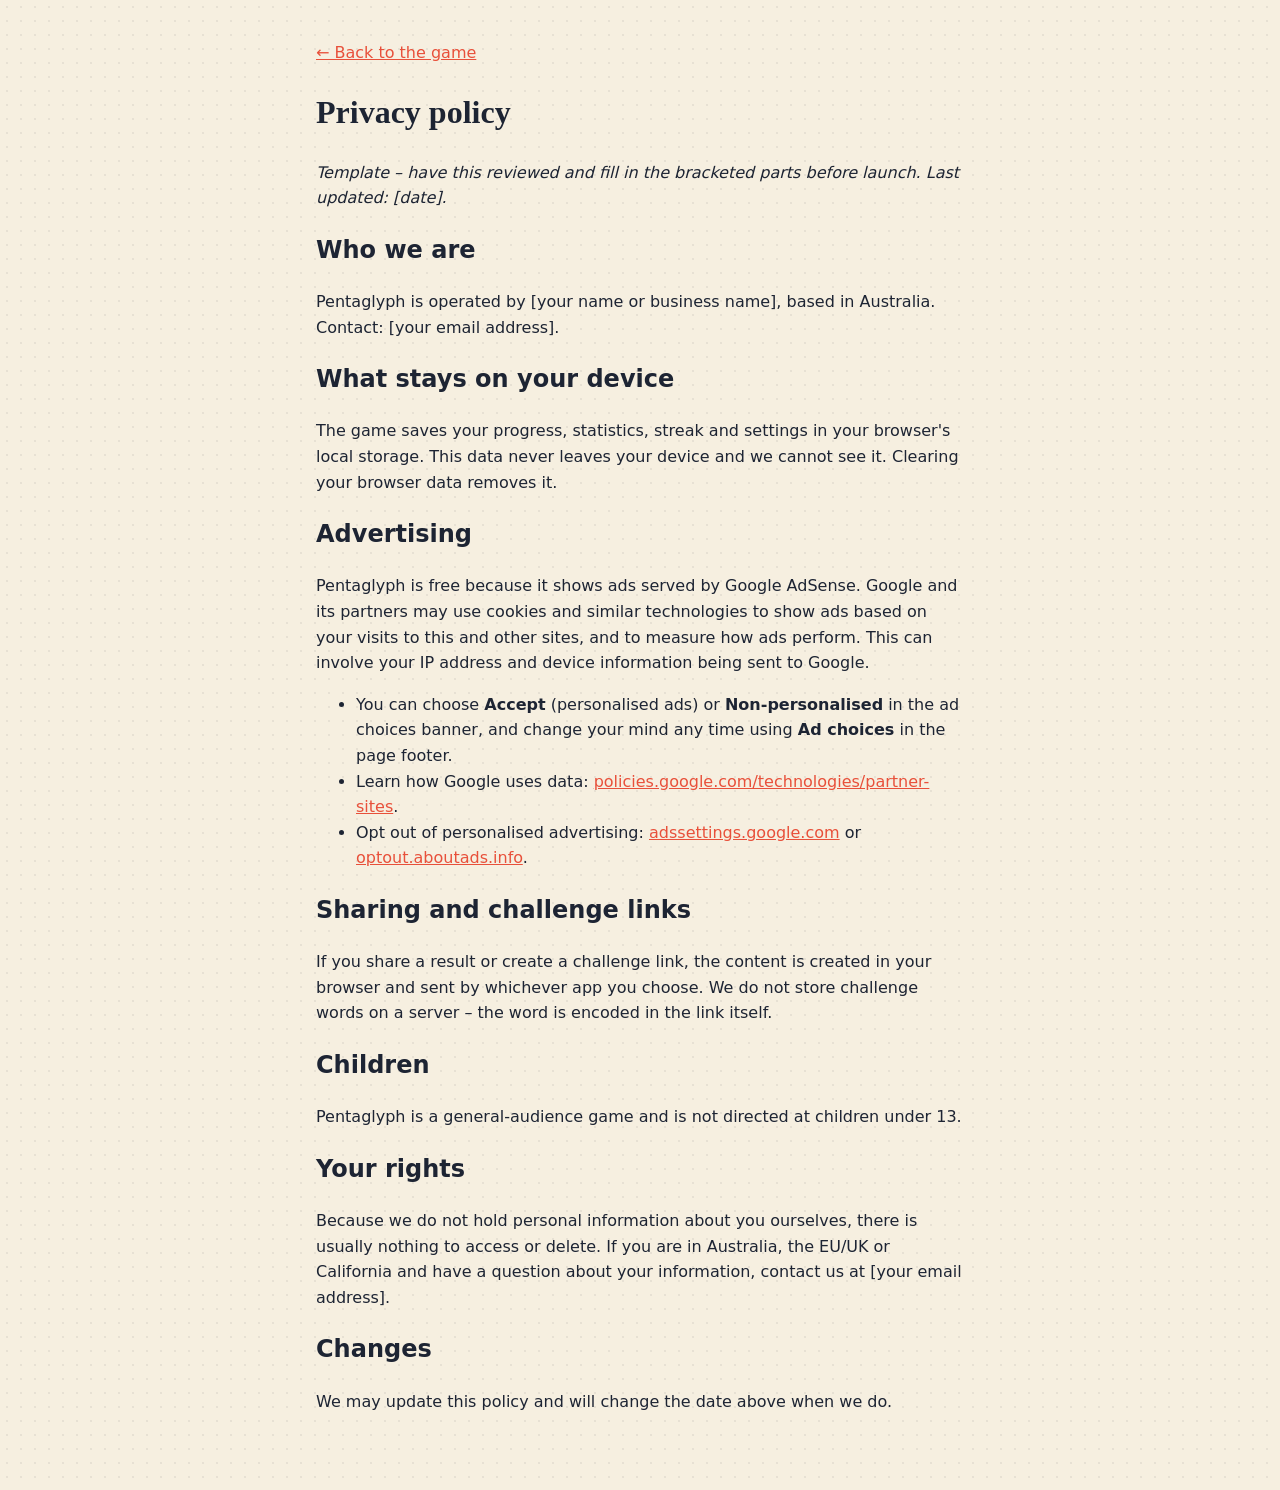
==== public/privacy.html @ b811a53d "Pentaglyph: daily five-letter word game Co-Authored-By: Claude Sonnet 5.5 <noreply@anthropic.com>" ====
<!doctype html>
<html lang="en">
<head>
<meta charset="utf-8">
<meta name="viewport" content="width=device-width, initial-scale=1">
<title>Privacy policy – Pentaglyph</title>
<link rel="stylesheet" href="style.css">
</head>
<body>
<main class="doc">
  <p><a href="./">← Back to the game</a></p>
  <h1>Privacy policy</h1>
  <p><em>Template – have this reviewed and fill in the bracketed parts before launch. Last updated: [date].</em></p>

  <h2>Who we are</h2>
  <p>Pentaglyph is operated by [your name or business name], based in Australia. Contact: [your email address].</p>

  <h2>What stays on your device</h2>
  <p>The game saves your progress, statistics, streak and settings in your browser's local storage. This data never leaves your device and we cannot see it. Clearing your browser data removes it.</p>

  <h2>Advertising</h2>
  <p>Pentaglyph is free because it shows ads served by Google AdSense. Google and its partners may use cookies and similar technologies to show ads based on your visits to this and other sites, and to measure how ads perform. This can involve your IP address and device information being sent to Google.</p>
  <ul>
    <li>You can choose <strong>Accept</strong> (personalised ads) or <strong>Non-personalised</strong> in the ad choices banner, and change your mind any time using <strong>Ad choices</strong> in the page footer.</li>
    <li>Learn how Google uses data: <a href="https://policies.google.com/technologies/partner-sites">policies.google.com/technologies/partner-sites</a>.</li>
    <li>Opt out of personalised advertising: <a href="https://adssettings.google.com">adssettings.google.com</a> or <a href="https://optout.aboutads.info">optout.aboutads.info</a>.</li>
  </ul>

  <h2>Sharing and challenge links</h2>
  <p>If you share a result or create a challenge link, the content is created in your browser and sent by whichever app you choose. We do not store challenge words on a server – the word is encoded in the link itself.</p>

  <h2>Children</h2>
  <p>Pentaglyph is a general-audience game and is not directed at children under 13.</p>

  <h2>Your rights</h2>
  <p>Because we do not hold personal information about you ourselves, there is usually nothing to access or delete. If you are in Australia, the EU/UK or California and have a question about your information, contact us at [your email address].</p>

  <h2>Changes</h2>
  <p>We may update this policy and will change the date above when we do.</p>
</main>
</body>
</html>
---- public/style.css ----
/* Pentaglyph – print-shop / risograph look */
:root {
  --paper: #f6efe0;
  --paper-2: #fffaf0;
  --ink: #1d2433;
  --muted: #5d6372;
  --correct: #12806f;
  --present: #f5a800;
  --absent: #6b7280;
  --on-correct: #fff;
  --on-present: #1d2433;
  --on-absent: #fff;
  --accent: #e8503a;
  --dot: rgba(29, 36, 51, .07);
  --font-head: "Rockwell", "Roboto Slab", "Zilla Slab", Georgia, "Times New Roman", serif;
  --font-body: system-ui, -apple-system, "Segoe UI", Roboto, "Helvetica Neue", Arial, sans-serif;
}
@media (prefers-color-scheme: dark) {
  :root:not([data-theme="light"]) { --paper: #161a26; --paper-2: #222839; --ink: #f3ecdc; --muted: #a2a8b8; --absent: #3d4558; --dot: rgba(243, 236, 220, .06); --correct: #1aa08c; }
}
:root[data-theme="dark"] { --paper: #161a26; --paper-2: #222839; --ink: #f3ecdc; --muted: #a2a8b8; --absent: #3d4558; --dot: rgba(243, 236, 220, .06); --correct: #1aa08c; }

* { box-sizing: border-box; }
html { -webkit-text-size-adjust: 100%; }
body {
  margin: 0; min-height: 100dvh;
  background-color: var(--paper);
  background-image: radial-gradient(var(--dot) 1.2px, transparent 1.4px);
  background-size: 14px 14px;
  color: var(--ink); font-family: var(--font-body);
  -webkit-tap-highlight-color: transparent;
}
button { font: inherit; color: inherit; cursor: pointer; touch-action: manipulation; }
.sr-only { position: absolute; width: 1px; height: 1px; overflow: hidden; clip: rect(0 0 0 0); white-space: nowrap; }

.page { display: flex; justify-content: center; gap: 16px; min-height: 100dvh; }
.app { width: 100%; max-width: 500px; display: flex; flex-direction: column; padding: 0 12px env(safe-area-inset-bottom); }

/* ---------- header ---------- */
.top { display: grid; grid-template-columns: 1fr auto 1fr; align-items: center; padding: 10px 0 6px; border-bottom: 3px solid var(--ink); }
.top-right { display: flex; justify-content: flex-end; gap: 2px; }
.brand { text-align: center; }
.logo { margin: 0; font-family: var(--font-head); font-weight: 900; font-size: clamp(1.5rem, 6vw, 2rem); letter-spacing: -.02em; line-height: 1; }
.logo span { color: var(--accent); }
.mode { margin: 3px 0 0; font-size: .7rem; letter-spacing: .14em; text-transform: uppercase; color: var(--muted); font-weight: 700; }
.icon-btn { background: none; border: 0; padding: 6px; border-radius: 8px; width: 40px; height: 40px; }
.icon-btn svg { width: 100%; height: 100%; fill: none; stroke: var(--ink); stroke-width: 2.2; stroke-linecap: round; stroke-linejoin: round; }
.icon-btn:hover, .icon-btn:focus-visible { background: var(--dot); }
:focus-visible { outline: 3px solid var(--accent); outline-offset: 2px; }

/* ---------- game ---------- */
.game { flex: 1 0 auto; display: flex; flex-direction: column; align-items: center; justify-content: space-between; gap: 14px; padding: 14px 0 10px; min-height: calc(100dvh - 130px); }
.board {
  display: grid; grid-template-rows: repeat(6, 1fr); gap: 6px;
  width: min(340px, 100%, calc((100dvh - 330px) * 5 / 6));
  min-width: 200px; aspect-ratio: 5 / 6;
}
.row { display: grid; grid-template-columns: repeat(5, 1fr); gap: 6px; }
.row.shake { animation: shake .5s; }
.tile, .t {
  display: grid; place-items: center; aspect-ratio: 1; min-width: 0;
  border: 2.5px solid var(--ink); border-radius: 6px; background: var(--paper-2);
  font: 900 clamp(1.4rem, 7vw, 2.1rem)/1 var(--font-head); text-transform: uppercase;
  box-shadow: 2px 3px 0 var(--ink); position: relative; user-select: none;
}
.tile[data-letter]:not([data-letter=""]) { animation: pop .12s; }
.tile[data-state], .t.correct, .t.present, .t.absent { border-color: var(--ink); }
[data-state="correct"], .t.correct { background: var(--correct); color: var(--on-correct); }
[data-state="present"], .t.present { background: var(--present); color: var(--on-present); }
[data-state="absent"], .t.absent { background: var(--absent); color: var(--on-absent); }
.tile.flip { animation: flip .55s ease-in-out both; }
.tile.bounce { animation: bounce .6s ease both; }

/* colour-blind marks */
.marks [data-state="correct"]::after, .marks .t.correct::after { content: ""; position: absolute; top: 3px; right: 3px; width: 9px; height: 9px; background: currentColor; }
.marks [data-state="present"]::after, .marks .t.present::after { content: ""; position: absolute; top: 3px; right: 3px; width: 9px; height: 9px; border-radius: 50%; border: 2.5px solid currentColor; }
.marks [data-state="absent"]::before, .marks .t.absent::before { content: ""; position: absolute; inset: 0; background: repeating-linear-gradient(135deg, transparent 0 6px, rgba(255,255,255,.14) 6px 8px); border-radius: 4px; }

/* ---------- keyboard ---------- */
.keyboard { width: 100%; display: grid; gap: 6px; }
.krow { display: flex; justify-content: center; gap: 5px; }
.key {
  flex: 1 1 0; min-width: 0; height: clamp(46px, 7.4dvh, 58px);
  border: 2.5px solid var(--ink); border-radius: 8px; background: var(--paper-2);
  font: 800 clamp(.85rem, 3.6vw, 1.1rem)/1 var(--font-body); text-transform: uppercase;
  box-shadow: 0 3px 0 var(--ink); padding: 0; position: relative; top: 0;
}
.key:active { top: 3px; box-shadow: 0 0 0 var(--ink); }
.key.wide { flex: 1.6 1 0; font-size: .72rem; letter-spacing: .02em; }
.key.spacer { flex: .5 1 0; visibility: hidden; box-shadow: none; border: 0; }
.key[data-state="correct"] { background: var(--correct); color: var(--on-correct); }
.key[data-state="present"] { background: var(--present); color: var(--on-present); }
.key[data-state="absent"] { background: var(--absent); color: var(--on-absent); opacity: .85; }
.marks .key[data-state="correct"]::after { content: ""; position: absolute; top: 3px; right: 3px; width: 6px; height: 6px; background: currentColor; }
.marks .key[data-state="present"]::after { content: ""; position: absolute; top: 3px; right: 3px; width: 6px; height: 6px; border-radius: 50%; border: 2px solid currentColor; }

/* ---------- footer ---------- */
.foot { display: flex; justify-content: center; gap: 10px; padding: 14px 0 18px; font-size: .8rem; color: var(--muted); }
.foot a, .link { color: var(--ink); text-decoration: underline; text-underline-offset: 3px; background: none; border: 0; padding: 0; font-size: inherit; }

/* ---------- ads (hidden until enabled in config.js) ---------- */
.ad-slot { display: none; position: relative; overflow: hidden; background: color-mix(in srgb, var(--ink) 4%, transparent); border: 1px dashed color-mix(in srgb, var(--ink) 18%, transparent); border-radius: 6px; text-align: center; }
.ad-label { position: absolute; top: 2px; left: 6px; font-size: .6rem; letter-spacing: .1em; text-transform: uppercase; color: var(--muted); }
.ads-on .ad-top, .ads-on .ad-bottom, .ads-on .ad-result { display: block; }
.ad-top { min-height: 60px; max-height: 100px; margin-top: 10px; }
.ad-bottom { min-height: 100px; margin: 24px 0 0; }
.ad-result { min-height: 100px; margin-top: 26px; }
.ad-slot ins { display: block; width: 100%; }
.ad-slot[data-filled="0"] { display: none !important; }
.side { display: none; width: 160px; padding-top: 80px; }
@media (min-width: 1100px) { .ads-on .side { display: block; } .side .ad-slot { display: block; min-height: 600px; position: sticky; top: 20px; } }
@media (max-height: 780px) { .ad-top { display: none !important; } }
@media (min-height: 781px) { .ads-on .game { min-height: calc(100dvh - 215px); } .ads-on .board { width: min(340px, 100%, calc((100dvh - 420px) * 5 / 6)); } }

/* ---------- dialogs ---------- */
dialog {
  width: min(460px, calc(100vw - 24px)); max-height: calc(100dvh - 24px); overflow: auto;
  border: 3px solid var(--ink); border-radius: 12px; background: var(--paper); color: var(--ink);
  box-shadow: 6px 7px 0 var(--ink); padding: 22px 22px 22px; font-size: .95rem; line-height: 1.45;
}
dialog:focus { outline: none; }
dialog::backdrop { background: rgba(10, 12, 20, .55); }
dialog h2 { margin: 0 0 10px; font: 900 1.5rem/1.1 var(--font-head); }
dialog h3 { margin: 18px 0 8px; font-size: .75rem; letter-spacing: .12em; text-transform: uppercase; }
.close { position: absolute; top: 8px; right: 10px; width: 36px; height: 36px; font-size: 1.8rem; line-height: 1; background: none; border: 0; }
.small { font-size: .82rem; color: var(--muted); }
.center { text-align: center; }
.ex { display: grid; gap: 4px; margin: 14px 0; }
.ex p { margin: 2px 0 10px; font-size: .9rem; }
.ex .row { max-width: 230px; gap: 4px; }
.ex .t { font-size: 1.15rem; box-shadow: 1px 2px 0 var(--ink); border-width: 2px; }
.result-sub { margin: -4px 0 8px; font-weight: 700; }

.stats-grid { display: grid; grid-template-columns: repeat(4, 1fr); gap: 8px; text-align: center; margin: 12px 0; }
.stats-grid b { display: block; font: 900 1.9rem/1 var(--font-head); }
.stats-grid span { font-size: .68rem; letter-spacing: .08em; text-transform: uppercase; color: var(--muted); }
.dist { display: grid; gap: 4px; }
.dist div { display: flex; align-items: center; gap: 8px; font-size: .8rem; font-weight: 700; }
.dist i { display: block; min-width: 22px; padding: 2px 6px; text-align: right; font-style: normal; background: var(--absent); color: #fff; border: 2px solid var(--ink); border-radius: 4px; }
.dist .hl { background: var(--correct); }

.actions { display: flex; flex-wrap: wrap; gap: 8px; margin-top: 16px; }
.btn { flex: 1 1 140px; padding: 12px 14px; border: 2.5px solid var(--ink); border-radius: 8px; background: var(--paper-2); font-weight: 800; box-shadow: 0 3px 0 var(--ink); position: relative; }
.btn:active { top: 3px; box-shadow: none; }
.btn.primary { background: var(--accent); color: #fff; }
.btn:disabled { opacity: .5; }

.set { display: flex; justify-content: space-between; align-items: center; gap: 12px; padding: 12px 0; border-top: 2px dashed color-mix(in srgb, var(--ink) 25%, transparent); }
.set small { display: block; color: var(--muted); font-size: .78rem; margin-top: 2px; }
.set input[type=checkbox] { width: 22px; height: 22px; accent-color: var(--correct); }
.set select { font: inherit; padding: 6px 8px; border: 2px solid var(--ink); border-radius: 6px; background: var(--paper-2); color: var(--ink); }
.word-input { width: 100%; margin-top: 8px; padding: 12px; text-align: center; text-transform: uppercase; letter-spacing: .4em; font: 900 1.6rem var(--font-head); border: 3px solid var(--ink); border-radius: 8px; background: var(--paper-2); color: var(--ink); }

/* ---------- toasts, consent, confetti ---------- */
.toasts { position: fixed; top: 76px; left: 50%; transform: translateX(-50%); display: grid; gap: 8px; z-index: 50; pointer-events: none; width: max-content; max-width: 92vw; }
.toast { background: var(--ink); color: var(--paper); padding: 10px 16px; border-radius: 8px; font-weight: 800; text-align: center; animation: toast-in .2s; }
.toast.out { opacity: 0; transition: opacity .3s; }
#confetti { position: fixed; inset: 0; width: 100%; height: 100%; pointer-events: none; z-index: 60; }
.consent { position: fixed; left: 12px; right: 12px; bottom: 12px; max-width: 520px; margin: 0 auto; z-index: 70; background: var(--paper); border: 3px solid var(--ink); border-radius: 12px; box-shadow: 4px 5px 0 var(--ink); padding: 14px 16px; font-size: .85rem; }
.consent[hidden] { display: none; }
.consent p { margin: 0 0 10px; }
.consent-btns { display: flex; gap: 8px; }
.consent .btn { padding: 9px 10px; flex: 1; }

/* ---------- motion ---------- */
@keyframes pop { 50% { transform: scale(1.1); } }
@keyframes flip { 0% { transform: rotateX(0); } 50% { transform: rotateX(90deg); } 100% { transform: rotateX(0); } }
@keyframes shake { 20%, 60% { transform: translateX(-6px); } 40%, 80% { transform: translateX(6px); } }
@keyframes bounce { 0%, 20% { transform: translateY(0); } 40% { transform: translateY(-14px); } 55% { transform: translateY(2px); } 70% { transform: translateY(-6px); } 100% { transform: translateY(0); } }
@keyframes toast-in { from { opacity: 0; transform: translateY(-8px); } }
.reduce *, .reduce *::before, .reduce *::after { animation-duration: .01ms !important; animation-delay: 0s !important; transition-duration: .01ms !important; }
@media (prefers-reduced-motion: reduce) { .tile.flip, .tile.bounce, .row.shake { animation-duration: .01ms; } }

/* legal pages */
.doc { max-width: 680px; margin: 0 auto; padding: 24px 16px 60px; line-height: 1.6; }
.doc h1 { font-family: var(--font-head); }
.doc a { color: var(--accent); }
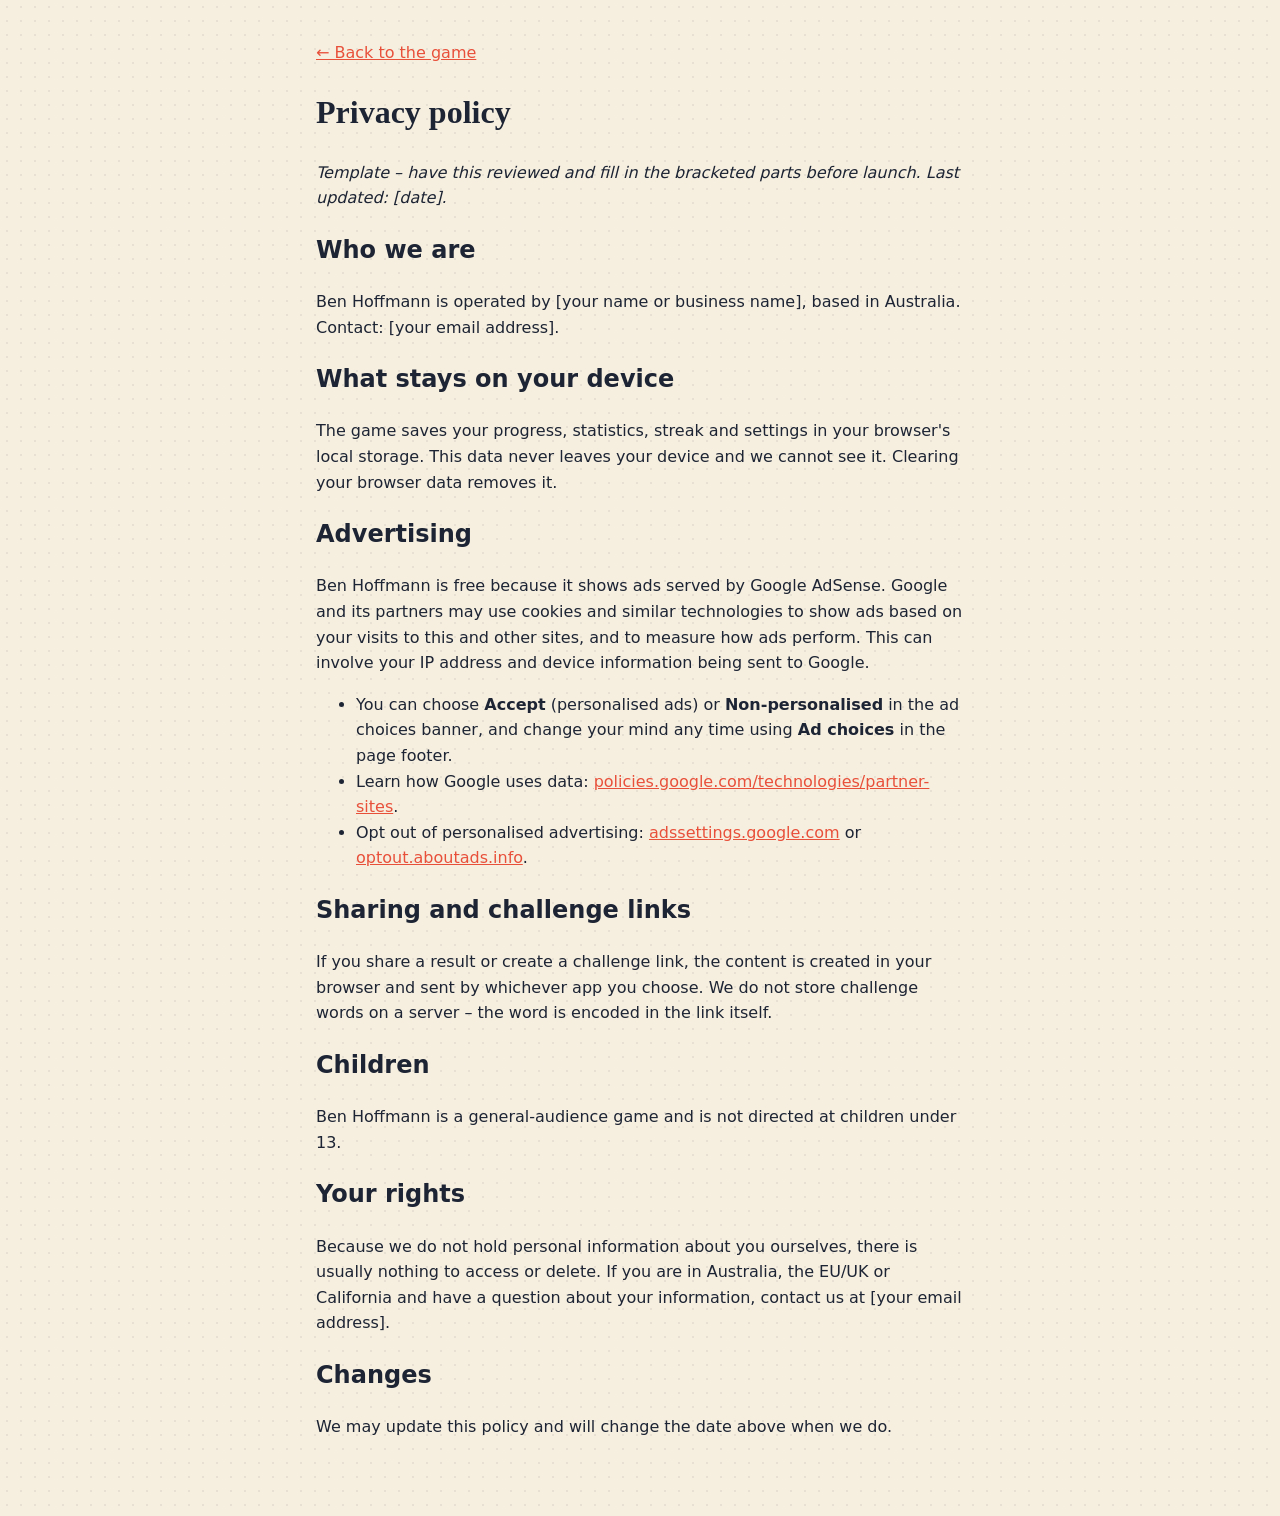
==== commit af9e0776: "Rename site from Pentaglyph to Ben Hoffmann everywhere Page title, logo, social tags, PWA name, shar" ====
--- a/public/privacy.html
+++ b/public/privacy.html
@@ -3,7 +3,7 @@
 <head>
 <meta charset="utf-8">
 <meta name="viewport" content="width=device-width, initial-scale=1">
-<title>Privacy policy – Pentaglyph</title>
+<title>Privacy policy – Ben Hoffmann</title>
 <link rel="stylesheet" href="style.css">
 </head>
 <body>
@@ -13,13 +13,13 @@
   <p><em>Template – have this reviewed and fill in the bracketed parts before launch. Last updated: [date].</em></p>
 
   <h2>Who we are</h2>
-  <p>Pentaglyph is operated by [your name or business name], based in Australia. Contact: [your email address].</p>
+  <p>Ben Hoffmann is operated by [your name or business name], based in Australia. Contact: [your email address].</p>
 
   <h2>What stays on your device</h2>
   <p>The game saves your progress, statistics, streak and settings in your browser's local storage. This data never leaves your device and we cannot see it. Clearing your browser data removes it.</p>
 
   <h2>Advertising</h2>
-  <p>Pentaglyph is free because it shows ads served by Google AdSense. Google and its partners may use cookies and similar technologies to show ads based on your visits to this and other sites, and to measure how ads perform. This can involve your IP address and device information being sent to Google.</p>
+  <p>Ben Hoffmann is free because it shows ads served by Google AdSense. Google and its partners may use cookies and similar technologies to show ads based on your visits to this and other sites, and to measure how ads perform. This can involve your IP address and device information being sent to Google.</p>
   <ul>
     <li>You can choose <strong>Accept</strong> (personalised ads) or <strong>Non-personalised</strong> in the ad choices banner, and change your mind any time using <strong>Ad choices</strong> in the page footer.</li>
     <li>Learn how Google uses data: <a href="https://policies.google.com/technologies/partner-sites">policies.google.com/technologies/partner-sites</a>.</li>
@@ -30,7 +30,7 @@
   <p>If you share a result or create a challenge link, the content is created in your browser and sent by whichever app you choose. We do not store challenge words on a server – the word is encoded in the link itself.</p>
 
   <h2>Children</h2>
-  <p>Pentaglyph is a general-audience game and is not directed at children under 13.</p>
+  <p>Ben Hoffmann is a general-audience game and is not directed at children under 13.</p>
 
   <h2>Your rights</h2>
   <p>Because we do not hold personal information about you ourselves, there is usually nothing to access or delete. If you are in Australia, the EU/UK or California and have a question about your information, contact us at [your email address].</p>
--- a/public/style.css
+++ b/public/style.css
@@ -1,4 +1,4 @@
-/* Pentaglyph – print-shop / risograph look */
+/* Ben Hoffmann – print-shop / risograph look */
 :root {
   --paper: #f6efe0;
   --paper-2: #fffaf0;
